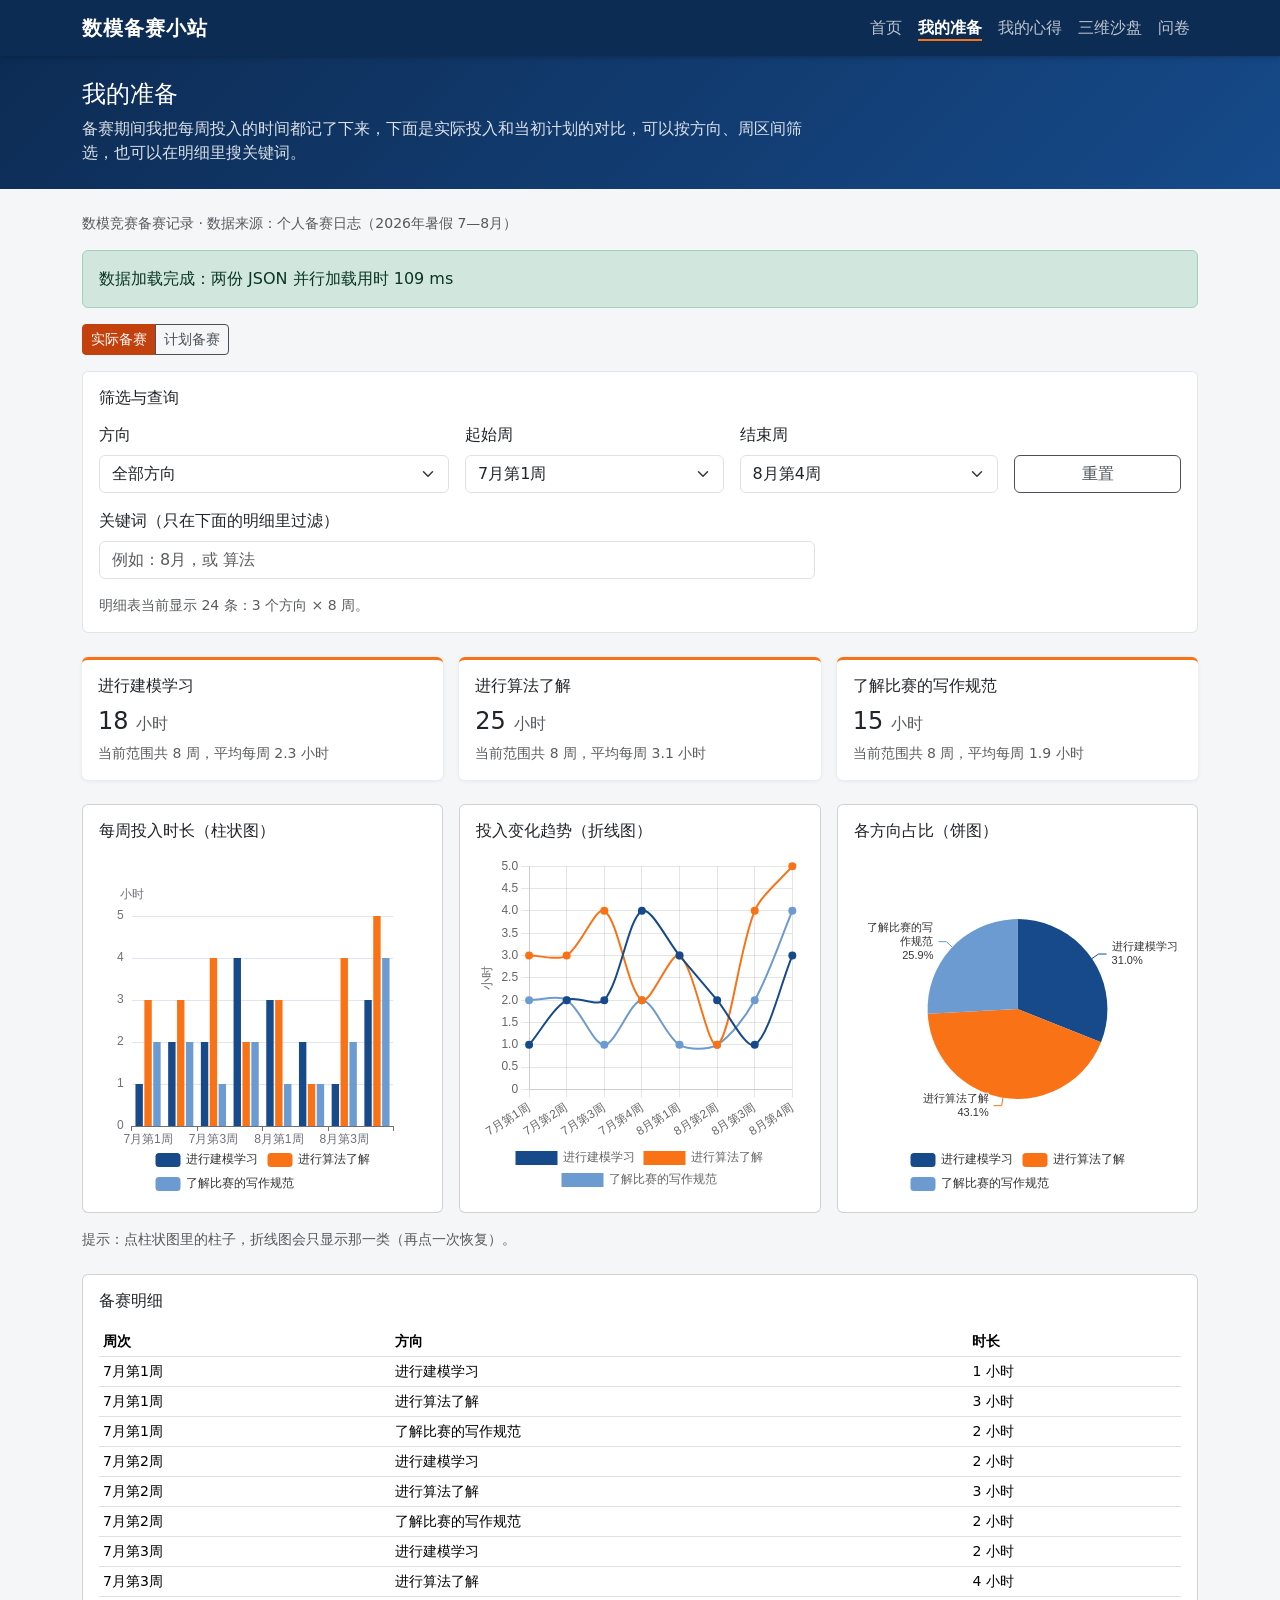
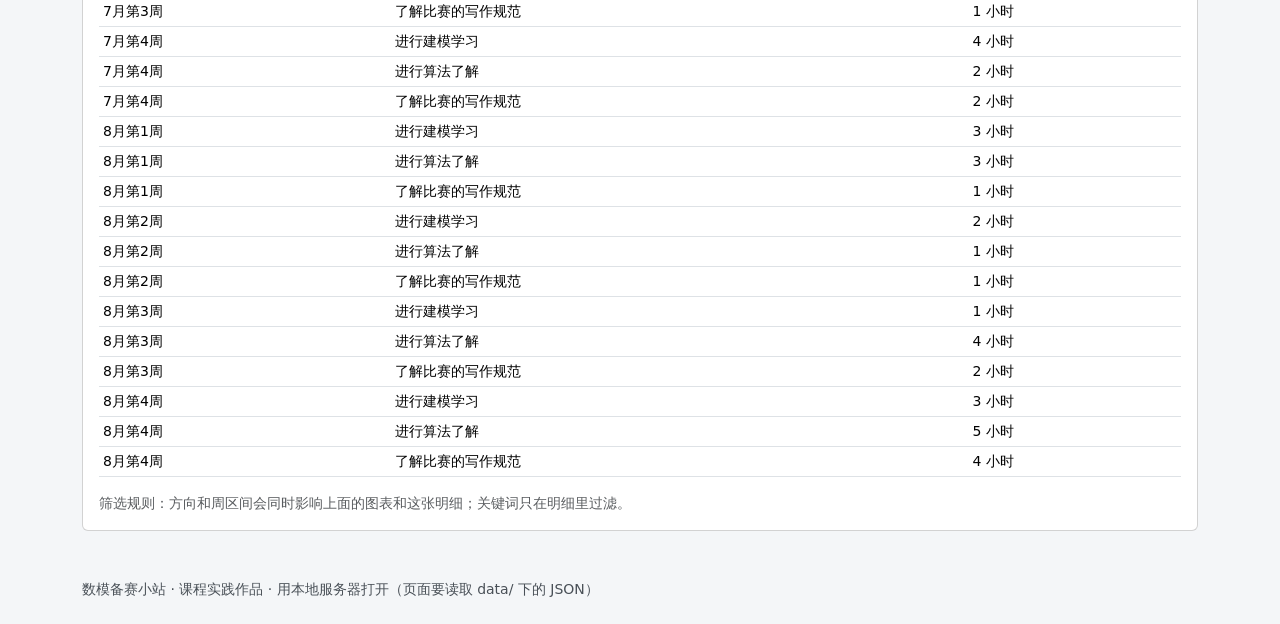
==== prep.html @ ef4f3acc "作业八网站的优化版：拆成五个页面、补筛选查询与问卷记录管理" ====
<!DOCTYPE html>
<html lang="zh-CN">
<head>
  <meta charset="UTF-8">
  <meta name="viewport" content="width=device-width, initial-scale=1.0">
  <title>我的准备 · 数模备赛小站</title>
  <link rel="icon" href="data:,">
  <link rel="stylesheet" href="libs/bootstrap.min.css">
  <link rel="stylesheet" href="css/style.css">
  <script src="libs/jquery-3.7.1.min.js" defer></script>
  <script src="libs/bootstrap.bundle.min.js" defer></script>
  <script src="libs/echarts.min.js" defer></script>
  <script src="libs/chart.umd.js" defer></script>
  <script src="js/dashboard.js" defer></script>
</head>
<body>
  <nav class="navbar navbar-expand-md navbar-mm sticky-top" data-bs-theme="dark">
    <div class="container">
      <a class="navbar-brand" href="index.html">数模备赛小站</a>
      <button class="navbar-toggler" type="button" data-bs-toggle="collapse" data-bs-target="#mainNav"
              aria-controls="mainNav" aria-expanded="false" aria-label="展开导航">
        <span class="navbar-toggler-icon"></span>
      </button>
      <div class="collapse navbar-collapse" id="mainNav">
        <ul class="navbar-nav ms-auto">
          <li class="nav-item"><a class="nav-link" href="index.html">首页</a></li>
          <li class="nav-item"><a class="nav-link active" aria-current="page" href="prep.html">我的准备</a></li>
          <li class="nav-item"><a class="nav-link" href="notes.html">我的心得</a></li>
          <li class="nav-item"><a class="nav-link" href="sandbox.html">三维沙盘</a></li>
          <li class="nav-item"><a class="nav-link" href="survey.html">问卷</a></li>
        </ul>
      </div>
    </div>
  </nav>

  <header class="page-head">
    <div class="container py-4">
      <h1 class="h4 mb-2">我的准备</h1>
      <p class="page-head-text mb-0">备赛期间我把每周投入的时间都记了下来，下面是实际投入和当初计划的对比，可以按方向、周区间筛选，也可以在明细里搜关键词。</p>
    </div>
  </header>

  <main class="container py-4">
    <section>
      <p class="text-muted small mb-3" id="prep-sub"></p>
      <div class="alert alert-warning" id="prep-status" style="display: none;"></div>

      <div class="btn-group btn-group-sm mb-3" role="group" id="source-switch" aria-label="数据来源切换">
        <button type="button" class="btn btn-accent" data-source="actual">实际备赛</button>
        <button type="button" class="btn btn-outline-secondary" data-source="plan">计划备赛</button>
      </div>

      <div class="card filter-card mb-4">
        <div class="card-body">
          <h2 class="h6 mb-3">筛选与查询</h2>
          <div class="row g-3">
            <div class="col-12 col-md-4">
              <label class="form-label" for="filter-category">方向</label>
              <select id="filter-category" class="form-select"></select>
            </div>
            <div class="col-6 col-md-3">
              <label class="form-label" for="filter-from">起始周</label>
              <select id="filter-from" class="form-select"></select>
            </div>
            <div class="col-6 col-md-3">
              <label class="form-label" for="filter-to">结束周</label>
              <select id="filter-to" class="form-select"></select>
            </div>
            <div class="col-12 col-md-2 d-flex align-items-end">
              <button type="button" class="btn btn-outline-secondary w-100" id="filter-reset">重置</button>
            </div>
            <div class="col-12 col-md-8">
              <label class="form-label" for="filter-keyword">关键词（只在下面的明细里过滤）</label>
              <input type="text" class="form-control" id="filter-keyword" placeholder="例如：8月，或 算法">
            </div>
          </div>
          <p class="text-muted small mb-0 mt-3" id="filter-hint"></p>
        </div>
      </div>

      <div class="row g-3 mb-4" id="cards"></div>

      <div class="row g-3">
        <div class="col-12 col-lg-4">
          <div class="card h-100">
            <div class="card-body">
              <h3 class="h6 mb-3">每周投入时长（柱状图）</h3>
              <div id="bar-chart" class="chart-box"></div>
            </div>
          </div>
        </div>
        <div class="col-12 col-lg-4">
          <div class="card h-100">
            <div class="card-body">
              <h3 class="h6 mb-3">投入变化趋势（折线图）</h3>
              <div class="chart-box"><canvas id="line-chart"></canvas></div>
            </div>
          </div>
        </div>
        <div class="col-12 col-lg-4">
          <div class="card h-100">
            <div class="card-body">
              <h3 class="h6 mb-3">各方向占比（饼图）</h3>
              <div id="pie-chart" class="chart-box"></div>
            </div>
          </div>
        </div>
      </div>

      <p class="text-muted small mt-3 mb-4" id="focus-hint">提示：点柱状图里的柱子，折线图会只显示那一类（再点一次恢复）。</p>

      <div class="card">
        <div class="card-body">
          <h2 class="h6 mb-3">备赛明细</h2>
          <div class="table-responsive">
            <table class="table table-sm record-table align-middle mb-0">
              <thead>
                <tr>
                  <th scope="col">周次</th>
                  <th scope="col">方向</th>
                  <th scope="col">时长</th>
                </tr>
              </thead>
              <tbody id="detail-body"></tbody>
            </table>
          </div>
          <p class="text-muted small mb-0 mt-3">筛选规则：方向和周区间会同时影响上面的图表和这张明细；关键词只在明细里过滤。</p>
        </div>
      </div>
    </section>
  </main>

  <footer class="site-footer py-4">
    <div class="container">数模备赛小站 · 课程实践作品 · 用本地服务器打开（页面要读取 data/ 下的 JSON）</div>
  </footer>
</body>
</html>
---- css/style.css ----
:root {
  --navy: #0d2c54;
  --navy-2: #164a8a;
  --accent: #f97316;
  --accent-deep: #c2410c;
  --accent-ink: #9a3412;
  --ink-muted: #495057;
  --bg: #f4f6f8;
}

body {
  background-color: var(--bg);
}

.navbar-mm {
  background-color: var(--navy);
  box-shadow: 0 1px 6px rgba(0, 0, 0, .25);
}

.navbar-mm .navbar-brand {
  color: #fff;
  font-weight: 700;
  letter-spacing: 1px;
}

.navbar-mm .navbar-brand:hover,
.navbar-mm .navbar-brand:focus {
  color: #fff;
}

.navbar-mm .nav-link {
  color: rgba(255, 255, 255, .72);
}

.navbar-mm .nav-link:hover,
.navbar-mm .nav-link:focus {
  color: #fff;
}

.navbar-mm .nav-link.active {
  color: #fff;
  font-weight: 600;
  text-decoration: underline;
  text-decoration-color: var(--accent);
  text-decoration-thickness: 2px;
  text-underline-offset: 6px;
}

.hero {
  background: linear-gradient(135deg, var(--navy), var(--navy-2));
  color: #fff;
}

.hero-text {
  max-width: 640px;
  color: rgba(255, 255, 255, .85);
}

.entry-card {
  border: 0;
  border-top: 3px solid var(--accent);
  box-shadow: 0 1px 4px rgba(13, 44, 84, .08);
  transition: transform .15s ease, box-shadow .15s ease;
}

.entry-card:hover {
  transform: translateY(-4px);
  box-shadow: 0 6px 16px rgba(13, 44, 84, .15);
}

.btn-accent {
  background-color: var(--accent-deep);
  border-color: var(--accent-deep);
  color: #fff;
}

.btn-accent:hover,
.btn-accent:focus {
  background-color: var(--accent-ink);
  border-color: var(--accent-ink);
  color: #fff;
}

.btn-outline-secondary {
  --bs-btn-color: var(--ink-muted);
  --bs-btn-border-color: var(--ink-muted);
}

.site-footer {
  color: var(--ink-muted);
  font-size: .875rem;
}

html {
  scroll-behavior: smooth;
}

header[id],
section[id] {
  scroll-margin-top: 72px;
}

.hero-kicker {
  font-size: .85rem;
  letter-spacing: 2px;
  color: rgba(255, 255, 255, .65);
}

.chart-box {
  height: 340px;
}

.note-num {
  color: var(--accent-ink);
  font-weight: 700;
  letter-spacing: 1px;
}

.badge-mm {
  background-color: rgba(249, 115, 22, .12);
  color: var(--accent-ink);
  font-weight: 600;
}

.sandbox-frame {
  width: 100%;
  height: 480px;
  border: 0;
  display: block;
}

img,
canvas,
iframe {
  max-width: 100%;
}

.hero-actions .btn {
  margin-right: .5rem;
}

.page-head {
  background: linear-gradient(135deg, var(--navy), var(--navy-2));
  color: #fff;
}

.page-head .page-head-text {
  color: rgba(255, 255, 255, .85);
  max-width: 720px;
}

.entry-card .btn {
  margin-top: .75rem;
}

.filter-card {
  border: 1px solid rgba(13, 44, 84, .12);
}

.record-table th,
.record-table td {
  white-space: nowrap;
  font-size: .875rem;
  vertical-align: middle;
}

.record-table .badge {
  font-weight: 500;
}

@media (max-width: 575.98px) {
  .chart-box {
    height: 280px;
  }

  .sandbox-frame {
    height: 360px;
  }

  .hero-actions .btn {
    display: block;
    width: 100%;
    margin: 0 0 .5rem;
  }
}
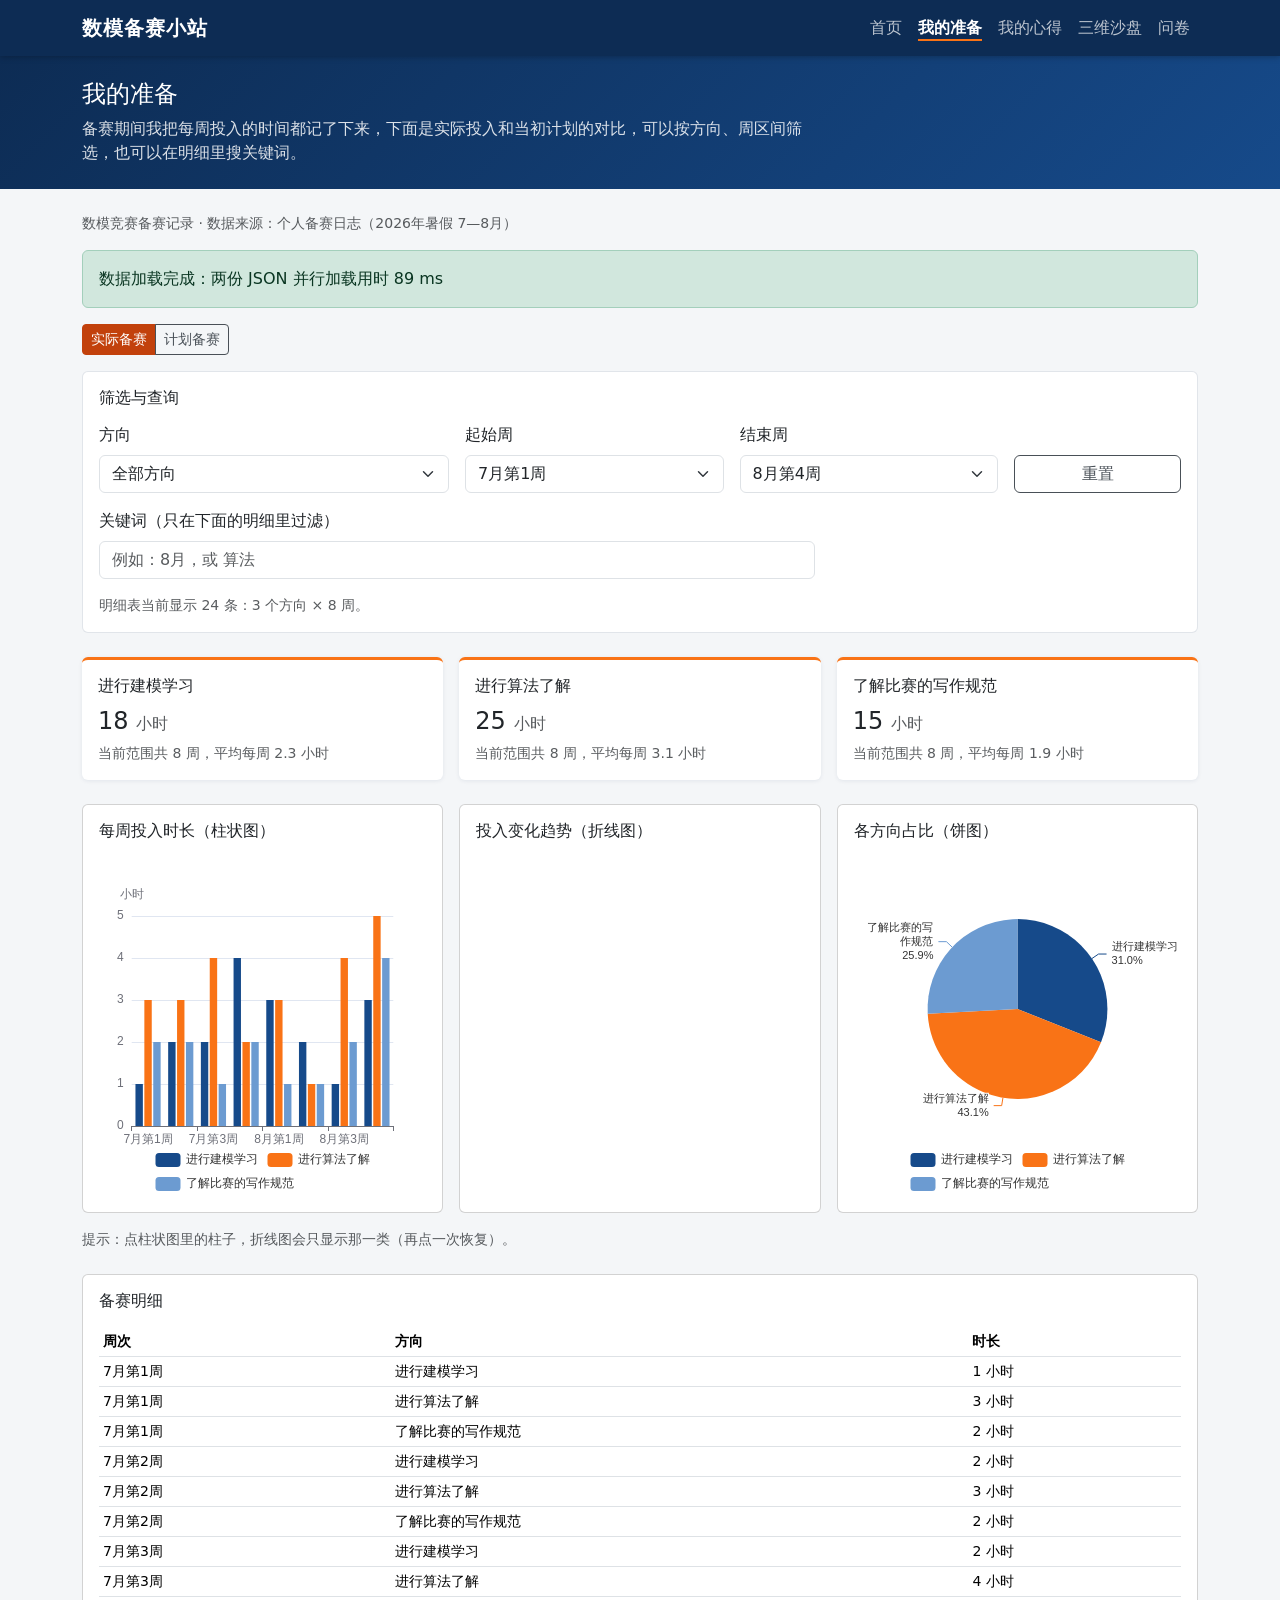
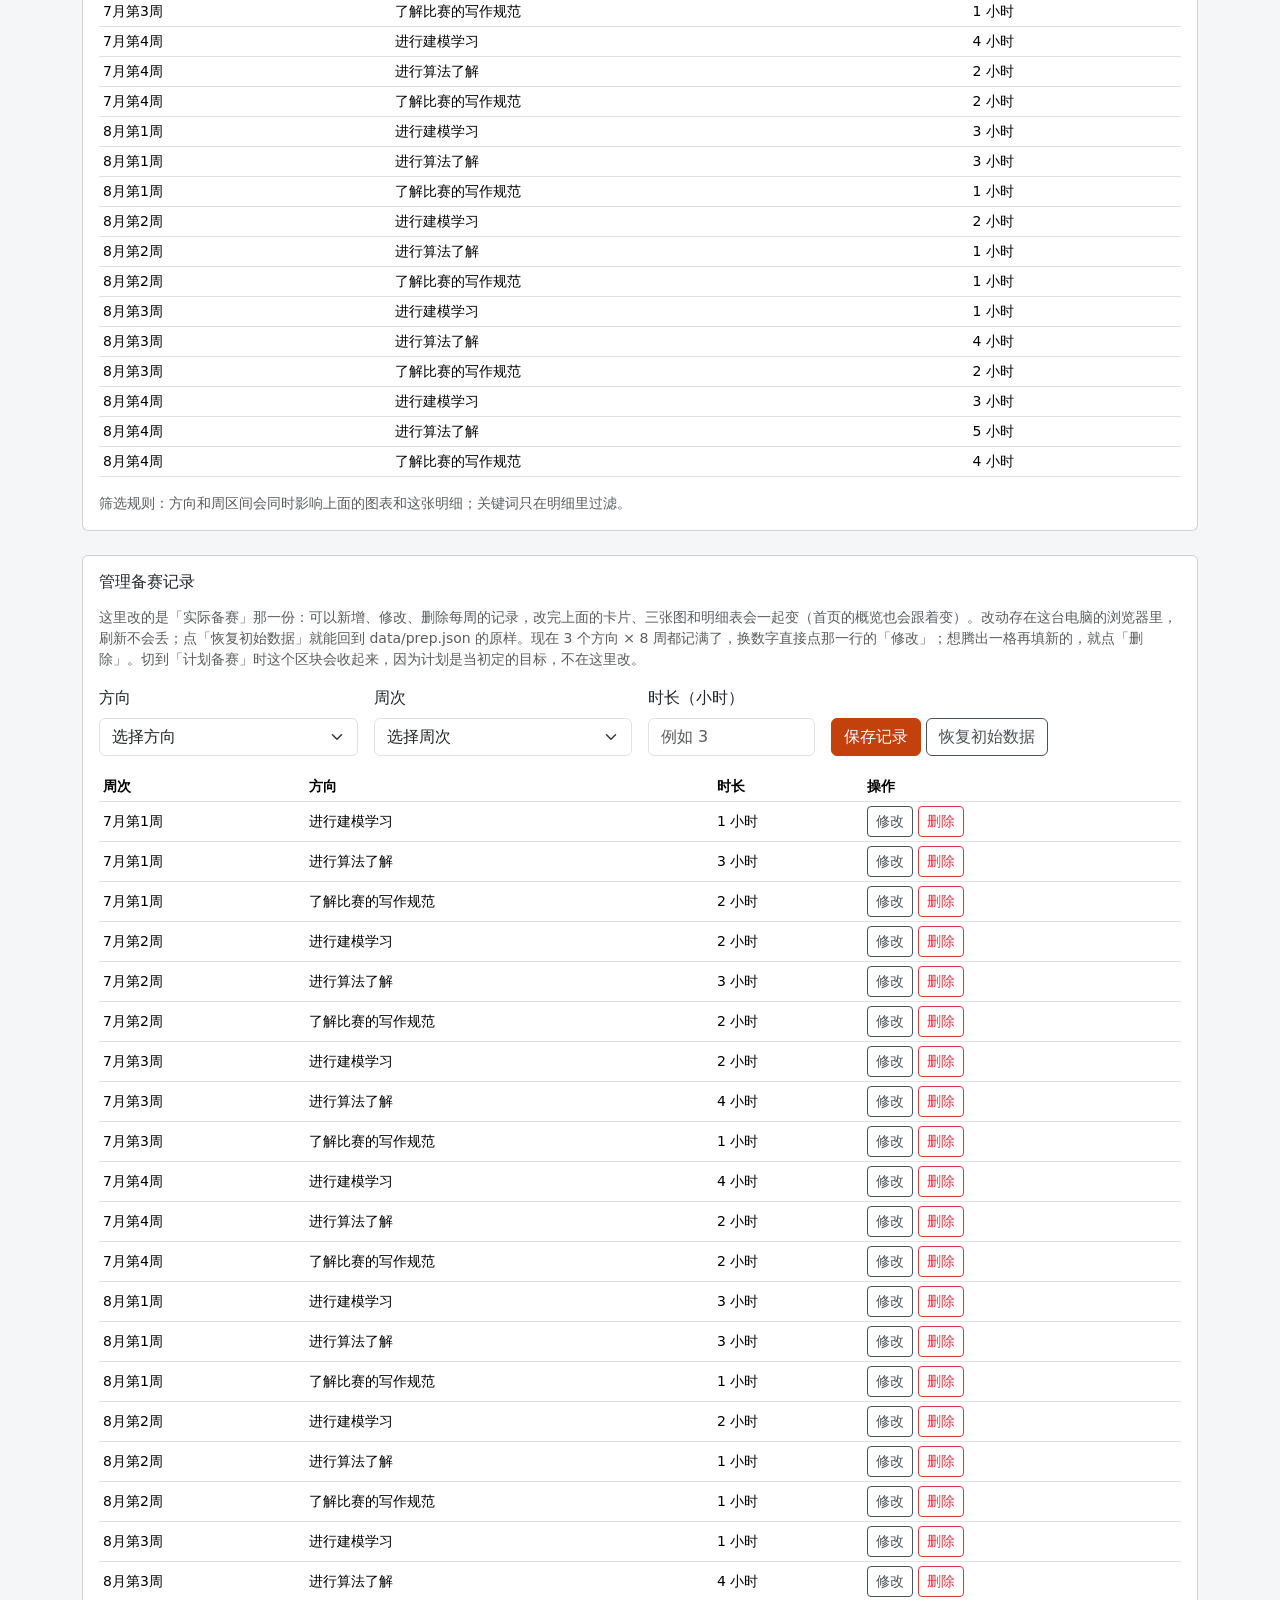
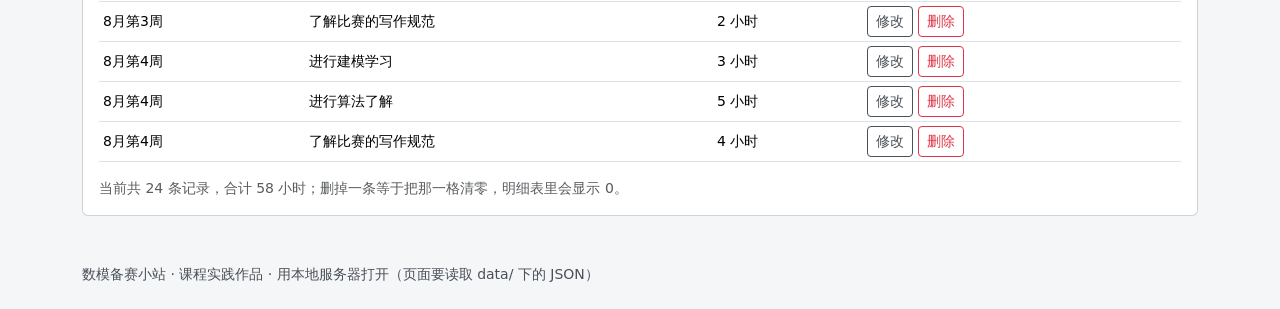
==== commit 580f9e23: "首页加备赛概览、我的准备页加记录管理：可新增修改删除并保存在本地" ====
--- a/prep.html
+++ b/prep.html
@@ -127,6 +127,47 @@
           <p class="text-muted small mb-0 mt-3">筛选规则：方向和周区间会同时影响上面的图表和这张明细；关键词只在明细里过滤。</p>
         </div>
       </div>
+
+      <div class="card mt-4" id="manage-card">
+        <div class="card-body">
+          <h2 class="h6 mb-3">管理备赛记录</h2>
+          <p class="text-muted small mb-3">这里改的是「实际备赛」那一份：可以新增、修改、删除每周的记录，改完上面的卡片、三张图和明细表会一起变（首页的概览也会跟着变）。改动存在这台电脑的浏览器里，刷新不会丢；点「恢复初始数据」就能回到 data/prep.json 的原样。现在 3 个方向 × 8 周都记满了，换数字直接点那一行的「修改」；想腾出一格再填新的，就点「删除」。切到「计划备赛」时这个区块会收起来，因为计划是当初定的目标，不在这里改。</p>
+          <div class="alert alert-warning" id="manage-status" style="display: none;"></div>
+          <form id="record-form" class="row g-3 align-items-end">
+            <div class="col-12 col-md-3">
+              <label class="form-label" for="record-category">方向</label>
+              <select id="record-category" class="form-select"></select>
+            </div>
+            <div class="col-6 col-md-3">
+              <label class="form-label" for="record-week">周次</label>
+              <select id="record-week" class="form-select"></select>
+            </div>
+            <div class="col-6 col-md-2">
+              <label class="form-label" for="record-hours">时长（小时）</label>
+              <input type="text" class="form-control" id="record-hours" placeholder="例如 3">
+            </div>
+            <div class="col-12 col-md-4">
+              <button type="submit" class="btn btn-accent" id="record-submit">保存记录</button>
+              <button type="button" class="btn btn-outline-secondary" id="record-cancel" style="display: none;">取消修改</button>
+              <button type="button" class="btn btn-outline-secondary" id="record-reset">恢复初始数据</button>
+            </div>
+          </form>
+          <div class="table-responsive mt-3">
+            <table class="table table-sm record-table align-middle mb-0">
+              <thead>
+                <tr>
+                  <th scope="col">周次</th>
+                  <th scope="col">方向</th>
+                  <th scope="col">时长</th>
+                  <th scope="col">操作</th>
+                </tr>
+              </thead>
+              <tbody id="manage-body"></tbody>
+            </table>
+          </div>
+          <p class="text-muted small mb-0 mt-3" id="manage-hint"></p>
+        </div>
+      </div>
     </section>
   </main>
 
--- a/css/style.css
+++ b/css/style.css
@@ -183,3 +183,61 @@
     margin: 0 0 .5rem;
   }
 }
+
+.stat-card {
+  border: 0;
+  border-left: 4px solid var(--accent);
+  box-shadow: 0 1px 4px rgba(13, 44, 84, .08);
+}
+
+.stat-label {
+  font-size: .8rem;
+  color: var(--ink-muted);
+}
+
+.stat-value {
+  font-size: 1.4rem;
+  font-weight: 700;
+  color: var(--navy-2);
+}
+
+.timeline {
+  display: flex;
+  align-items: flex-end;
+  gap: .5rem;
+  padding-top: .5rem;
+}
+
+.timeline-item {
+  flex: 1 1 0;
+  display: flex;
+  flex-direction: column;
+  align-items: center;
+  justify-content: flex-end;
+}
+
+.timeline-value {
+  font-size: .75rem;
+  color: var(--ink-muted);
+  margin-bottom: .25rem;
+}
+
+.timeline-bar {
+  width: 100%;
+  max-width: 46px;
+  background: linear-gradient(180deg, var(--accent), var(--accent-deep));
+  border-radius: 4px 4px 0 0;
+}
+
+.timeline-label {
+  font-size: .75rem;
+  color: var(--ink-muted);
+  margin-top: .25rem;
+}
+
+@media (max-width: 575.98px) {
+  .timeline-value,
+  .timeline-label {
+    font-size: .68rem;
+  }
+}
